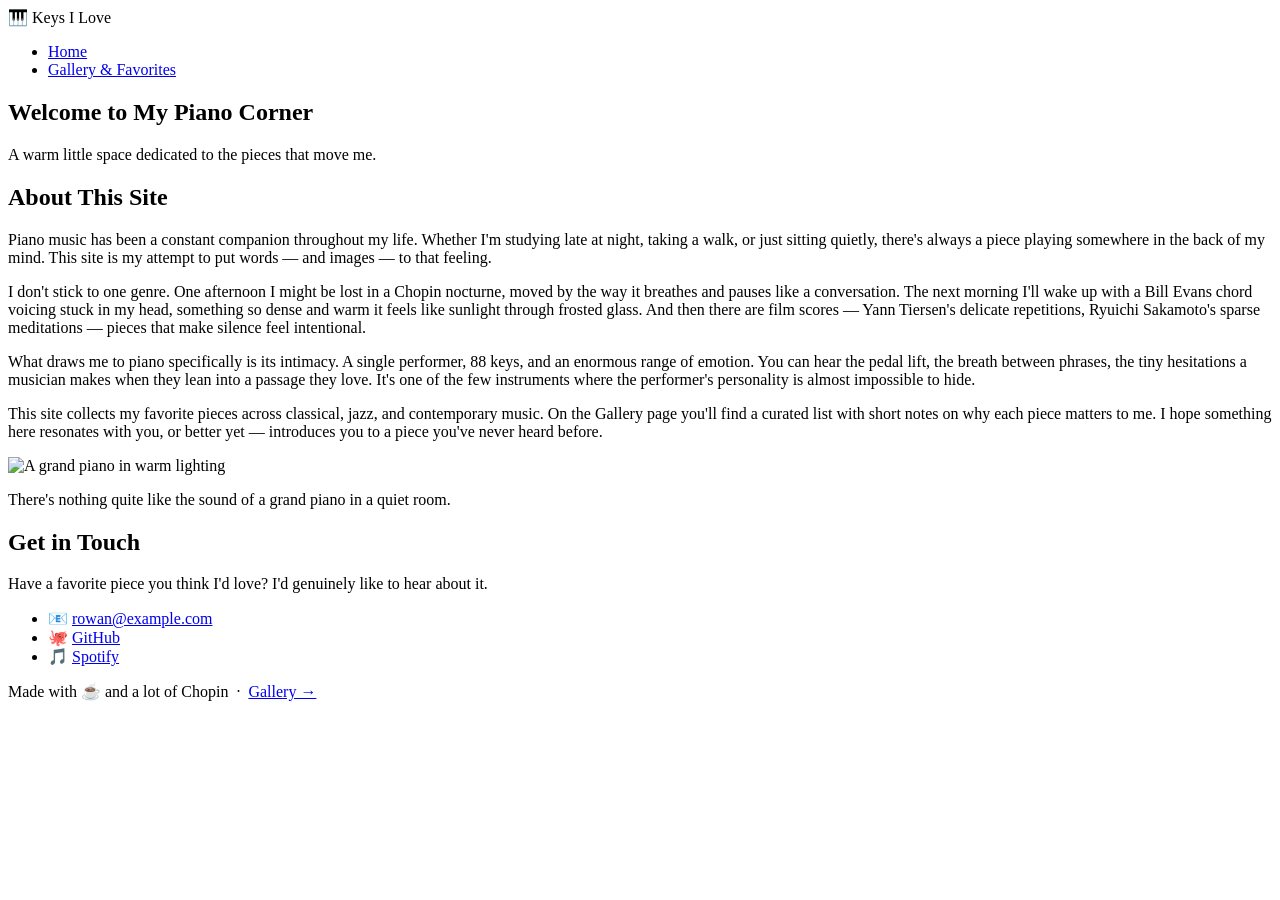
==== index.html @ ffa90186 "Rename index_html.html to index.html" ====
<!DOCTYPE html>
<html lang="en">
<head>
  <meta charset="UTF-8" />
  <meta name="viewport" content="width=device-width, initial-scale=1.0"/>
  <title>Keys I Love</title>
  <link rel="stylesheet" href="style.css" />
  <link href="https://fonts.googleapis.com/css2?family=Playfair+Display:ital,wght@0,400;0,700;1,400&family=Lato:wght@300;400;700&display=swap" rel="stylesheet"/>
</head>
<body>

  <header>
    <nav>
      <span class="site-logo">🎹 Keys I Love</span>
      <ul>
        <li><a href="index.html" class="active">Home</a></li>
        <li><a href="gallery.html">Gallery &amp; Favorites</a></li>
      </ul>
    </nav>
  </header>

  <main>
    <section class="hero">
      <h1>Welcome to My Piano Corner</h1>
      <p class="subtitle">A warm little space dedicated to the pieces that move me.</p>
    </section>

    <section class="intro card">
      <div class="intro-text">
        <h2>About This Site</h2>
        <p>
          Piano music has been a constant companion throughout my life. Whether I'm
          studying late at night, taking a walk, or just sitting quietly, there's
          always a piece playing somewhere in the back of my mind. This site is my
          attempt to put words — and images — to that feeling.
        </p>
        <p>
          I don't stick to one genre. One afternoon I might be lost in a Chopin
          nocturne, moved by the way it breathes and pauses like a conversation.
          The next morning I'll wake up with a Bill Evans chord voicing stuck in
          my head, something so dense and warm it feels like sunlight through
          frosted glass. And then there are film scores — Yann Tiersen's delicate
          repetitions, Ryuichi Sakamoto's sparse meditations — pieces that make
          silence feel intentional.
        </p>
        <p>
          What draws me to piano specifically is its intimacy. A single performer,
          88 keys, and an enormous range of emotion. You can hear the pedal lift,
          the breath between phrases, the tiny hesitations a musician makes when
          they lean into a passage they love. It's one of the few instruments
          where the performer's personality is almost impossible to hide.
        </p>
        <p>
          This site collects my favorite pieces across classical, jazz, and
          contemporary music. On the Gallery page you'll find a curated list with
          short notes on why each piece matters to me. I hope something here
          resonates with you, or better yet — introduces you to a piece you've
          never heard before.
        </p>
      </div>
      <div class="intro-image">
        <img
          src="https://images.unsplash.com/photo-1520523839897-bd0b52f945a0?w=600&q=80"
          alt="A grand piano in warm lighting"
        />
        <p class="caption">There's nothing quite like the sound of a grand piano in a quiet room.</p>
      </div>
    </section>

    <section class="contact card">
      <h2>Get in Touch</h2>
      <p>Have a favorite piece you think I'd love? I'd genuinely like to hear about it.</p>
      <ul class="contact-links">
        <li>📧 <a href="mailto:rowan@example.com">rowan@example.com</a></li>
        <li>🐙 <a href="https://github.com/" target="_blank">GitHub</a></li>
        <li>🎵 <a href="https://open.spotify.com/" target="_blank">Spotify</a></li>
      </ul>
    </section>
  </main>

  <footer>
    <p>Made with ☕ and a lot of Chopin &nbsp;·&nbsp; <a href="gallery.html">Gallery →</a></p>
  </footer>

</body>
</html>
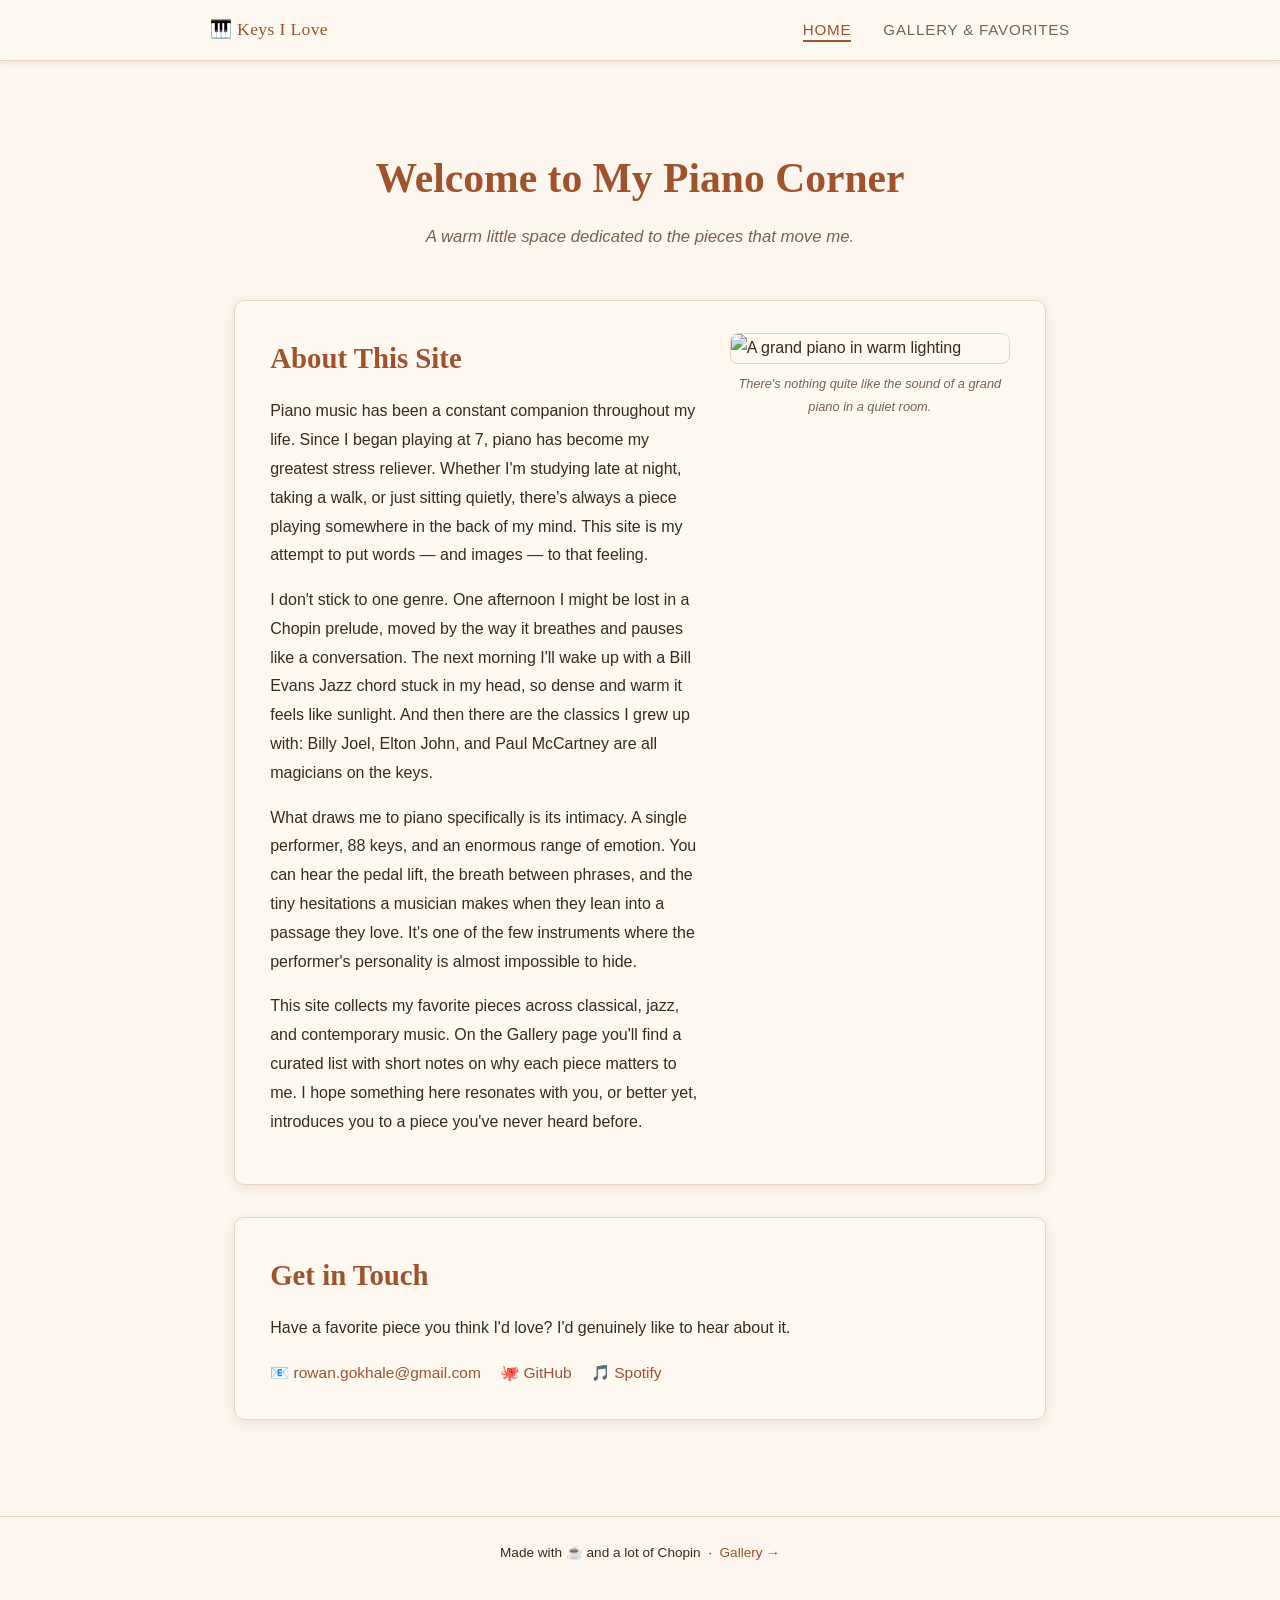
==== commit 4e0f8973: "Update index.html" ====
--- a/index.html
+++ b/index.html
@@ -29,24 +29,24 @@
       <div class="intro-text">
         <h2>About This Site</h2>
         <p>
-          Piano music has been a constant companion throughout my life. Whether I'm
+          Piano music has been a constant companion throughout my life. Since I began 
+          playing at 7, piano has become my greatest stress reliever. Whether I'm
           studying late at night, taking a walk, or just sitting quietly, there's
           always a piece playing somewhere in the back of my mind. This site is my
           attempt to put words — and images — to that feeling.
         </p>
         <p>
           I don't stick to one genre. One afternoon I might be lost in a Chopin
-          nocturne, moved by the way it breathes and pauses like a conversation.
-          The next morning I'll wake up with a Bill Evans chord voicing stuck in
-          my head, something so dense and warm it feels like sunlight through
-          frosted glass. And then there are film scores — Yann Tiersen's delicate
-          repetitions, Ryuichi Sakamoto's sparse meditations — pieces that make
-          silence feel intentional.
+          prelude, moved by the way it breathes and pauses like a conversation.
+          The next morning I'll wake up with a Bill Evans Jazz chord stuck in
+          my head, so dense and warm it feels like sunlight. And then there are the 
+          classics I grew up with: Billy Joel, Elton John, and Paul McCartney are all
+          magicians on the keys. 
         </p>
         <p>
           What draws me to piano specifically is its intimacy. A single performer,
           88 keys, and an enormous range of emotion. You can hear the pedal lift,
-          the breath between phrases, the tiny hesitations a musician makes when
+          the breath between phrases, and the tiny hesitations a musician makes when
           they lean into a passage they love. It's one of the few instruments
           where the performer's personality is almost impossible to hide.
         </p>
@@ -54,7 +54,7 @@
           This site collects my favorite pieces across classical, jazz, and
           contemporary music. On the Gallery page you'll find a curated list with
           short notes on why each piece matters to me. I hope something here
-          resonates with you, or better yet — introduces you to a piece you've
+          resonates with you, or better yet, introduces you to a piece you've
           never heard before.
         </p>
       </div>
@@ -71,7 +71,7 @@
       <h2>Get in Touch</h2>
       <p>Have a favorite piece you think I'd love? I'd genuinely like to hear about it.</p>
       <ul class="contact-links">
-        <li>📧 <a href="mailto:rowan@example.com">rowan@example.com</a></li>
+        <li>📧 <a href="mailto:rowan.gokhale@gmail.comm">rowan.gokhale@gmail.com</a></li>
         <li>🐙 <a href="https://github.com/" target="_blank">GitHub</a></li>
         <li>🎵 <a href="https://open.spotify.com/" target="_blank">Spotify</a></li>
       </ul>
--- a/style.css
+++ b/style.css
@@ -0,0 +1,237 @@
+/* ── Google Fonts loaded in HTML ── */
+
+/* ── CSS Variables: warm color scheme ── */
+:root {
+  --bg:        #fdf6ee;
+  --surface:   #fff9f2;
+  --accent:    #a0522d;   /* sienna */
+  --accent2:   #c8813a;   /* warm amber */
+  --text:      #3b2a1a;
+  --muted:     #7a6252;
+  --border:    #e8d5c0;
+  --shadow:    rgba(100, 60, 20, 0.10);
+}
+
+/* ── Reset & Base ── */
+*, *::before, *::after { box-sizing: border-box; margin: 0; padding: 0; }
+
+body {
+  font-family: 'Lato', sans-serif;
+  font-weight: 300;
+  background-color: var(--bg);
+  color: var(--text);
+  line-height: 1.8;
+}
+
+/* ── Typography ── */
+h1 {
+  font-family: 'Playfair Display', serif;
+  font-size: 2.6rem;
+  font-weight: 700;
+  color: var(--accent);
+  margin-bottom: 0.4rem;
+}
+
+h2 {
+  font-family: 'Playfair Display', serif;
+  font-size: 1.8rem;
+  font-weight: 700;
+  color: var(--accent);
+  margin-bottom: 0.75rem;
+}
+
+h3 {
+  font-family: 'Playfair Display', serif;
+  font-size: 1.3rem;
+  font-weight: 400;
+  font-style: italic;
+  color: var(--accent2);
+  margin-bottom: 0.75rem;
+}
+
+p { margin-bottom: 1rem; color: var(--text); }
+
+a {
+  color: var(--accent);
+  text-decoration: none;
+  border-bottom: 1px solid transparent;
+  transition: border-color 0.2s, color 0.2s;
+}
+a:hover {
+  color: var(--accent2);
+  border-bottom-color: var(--accent2);
+}
+
+/* ── Header & Nav ── */
+header {
+  background-color: var(--surface);
+  border-bottom: 1px solid var(--border);
+  padding: 0 2rem;
+  position: sticky;
+  top: 0;
+  z-index: 100;
+  box-shadow: 0 2px 8px var(--shadow);
+}
+
+nav {
+  max-width: 860px;
+  margin: 0 auto;
+  display: flex;
+  align-items: center;
+  justify-content: space-between;
+  height: 60px;
+}
+
+.site-logo {
+  font-family: 'Playfair Display', serif;
+  font-size: 1.1rem;
+  color: var(--accent);
+  letter-spacing: 0.02em;
+}
+
+nav ul {
+  list-style: none;
+  display: flex;
+  gap: 2rem;
+}
+
+nav ul li a {
+  font-family: 'Lato', sans-serif;
+  font-weight: 400;
+  font-size: 0.95rem;
+  letter-spacing: 0.05em;
+  text-transform: uppercase;
+  color: var(--muted);
+  border-bottom: 2px solid transparent;
+  padding-bottom: 2px;
+}
+
+nav ul li a:hover,
+nav ul li a.active {
+  color: var(--accent);
+  border-bottom-color: var(--accent);
+}
+
+/* ── Main Layout ── */
+main {
+  max-width: 860px;
+  margin: 0 auto;
+  padding: 2.5rem 1.5rem 4rem;
+  display: flex;
+  flex-direction: column;
+  gap: 2rem;
+}
+
+/* ── Hero Section ── */
+.hero {
+  text-align: center;
+  padding: 2.5rem 1rem 1rem;
+}
+
+.subtitle {
+  font-size: 1.05rem;
+  color: var(--muted);
+  font-style: italic;
+  margin-bottom: 0;
+}
+
+/* ── Cards ── */
+.card {
+  background-color: var(--surface);
+  border: 1px solid var(--border);
+  border-radius: 10px;
+  padding: 2rem 2.2rem;
+  box-shadow: 0 3px 12px var(--shadow);
+}
+
+/* ── Intro two-column layout ── */
+.intro-text { flex: 1; }
+
+.intro-image {
+  flex: 0 0 280px;
+  display: flex;
+  flex-direction: column;
+  align-items: center;
+  gap: 0.5rem;
+}
+
+@media (min-width: 640px) {
+  .intro.card {
+    display: flex;
+    gap: 2rem;
+    align-items: flex-start;
+  }
+}
+
+/* ── Images ── */
+img {
+  width: 100%;
+  border-radius: 8px;
+  border: 1px solid var(--border);
+  display: block;
+}
+
+.caption {
+  font-size: 0.8rem;
+  color: var(--muted);
+  font-style: italic;
+  text-align: center;
+  margin-bottom: 0;
+}
+
+/* ── Gallery intro two-column ── */
+.gallery-intro {
+  display: flex;
+  flex-direction: column;
+  gap: 1.5rem;
+}
+
+@media (min-width: 640px) {
+  .gallery-intro {
+    flex-direction: row;
+    align-items: flex-start;
+  }
+  .gallery-intro img { max-width: 280px; }
+}
+
+/* ── Piece Lists ── */
+.piece-list {
+  padding-left: 1.4rem;
+  display: flex;
+  flex-direction: column;
+  gap: 1rem;
+}
+
+.piece-list li {
+  font-size: 0.97rem;
+  line-height: 1.7;
+}
+
+.piece-list strong {
+  font-weight: 700;
+  color: var(--accent);
+}
+
+/* ── Contact ── */
+.contact-links {
+  list-style: none;
+  padding: 0;
+  display: flex;
+  flex-wrap: wrap;
+  gap: 1.2rem;
+  margin-top: 0.5rem;
+}
+
+.contact-links li {
+  font-size: 0.97rem;
+}
+
+/* ── Footer ── */
+footer {
+  text-align: center;
+  padding: 1.5rem;
+  font-size: 0.85rem;
+  color: var(--muted);
+  border-top: 1px solid var(--border);
+  margin-top: 2rem;
+}
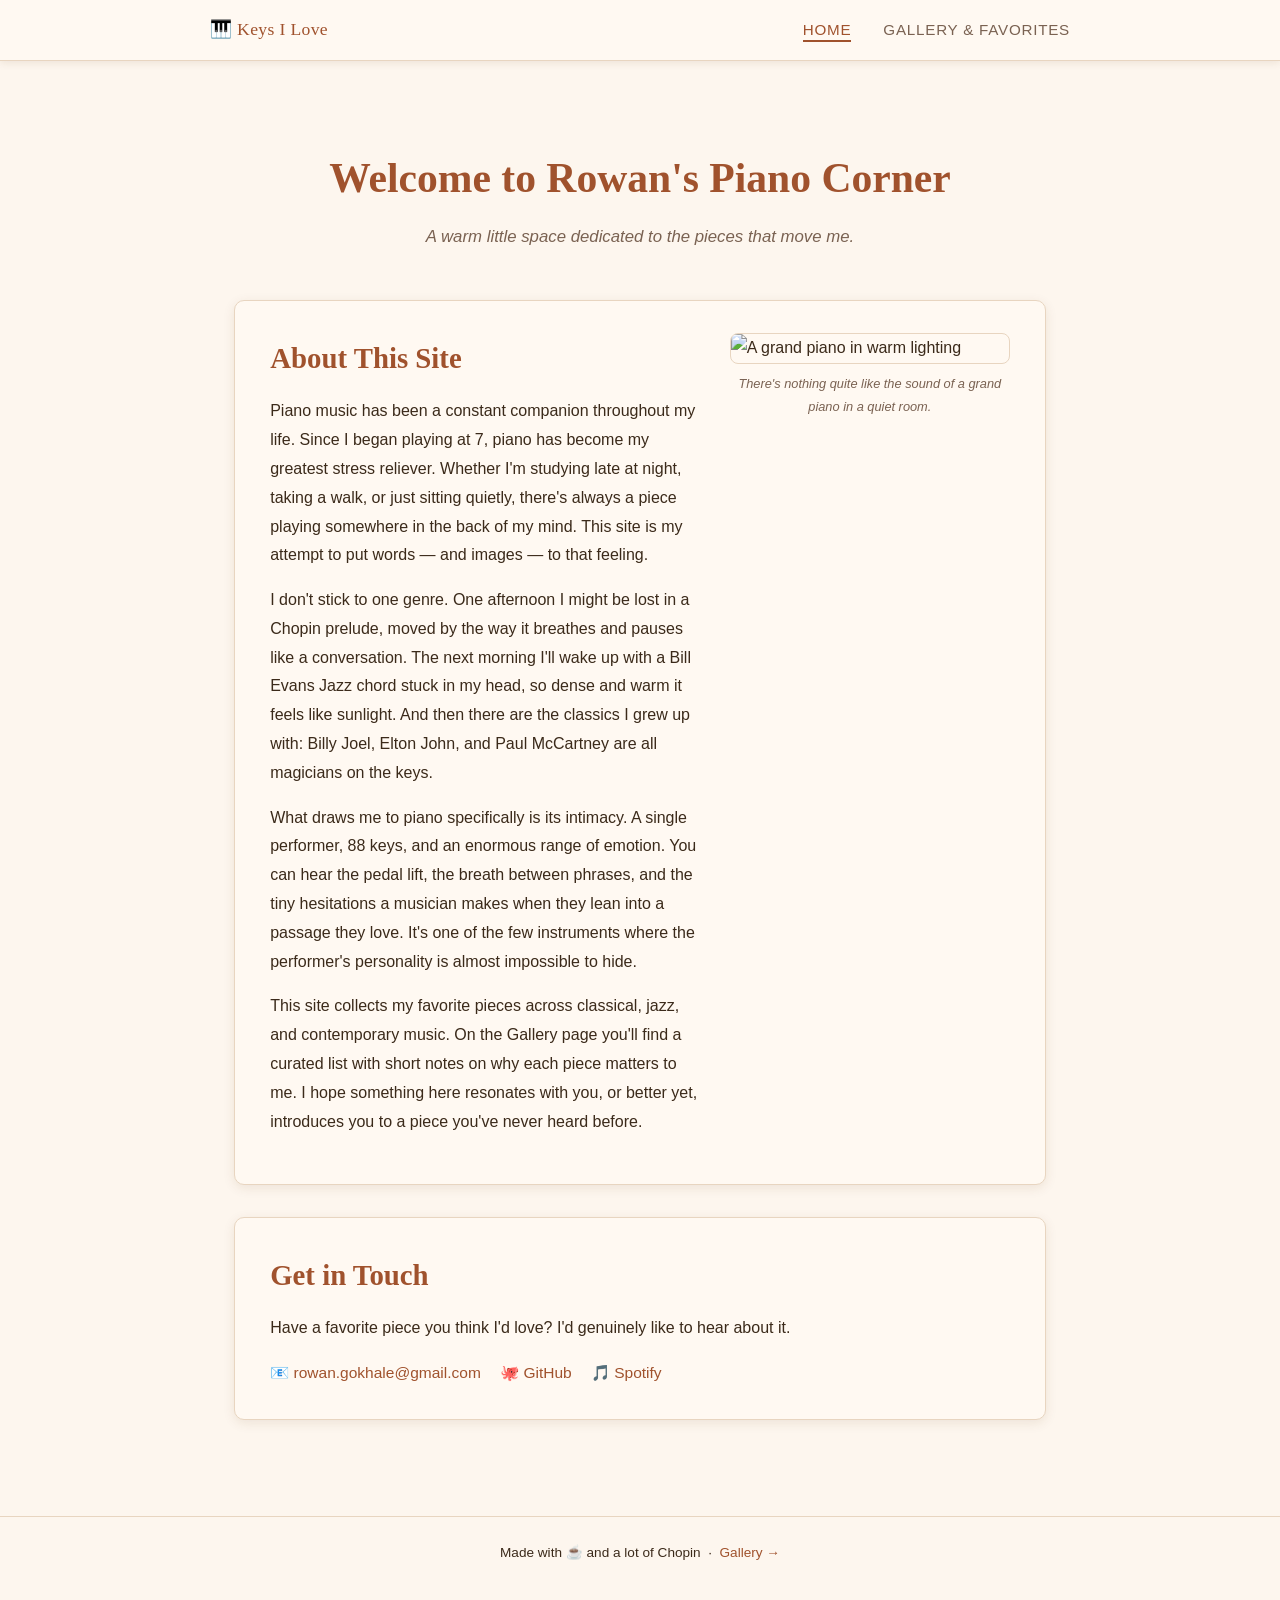
==== commit 3b06ca54: "Update index.html" ====
--- a/index.html
+++ b/index.html
@@ -21,7 +21,7 @@
 
   <main>
     <section class="hero">
-      <h1>Welcome to My Piano Corner</h1>
+      <h1>Welcome to Rowan's Piano Corner</h1>
       <p class="subtitle">A warm little space dedicated to the pieces that move me.</p>
     </section>
 
